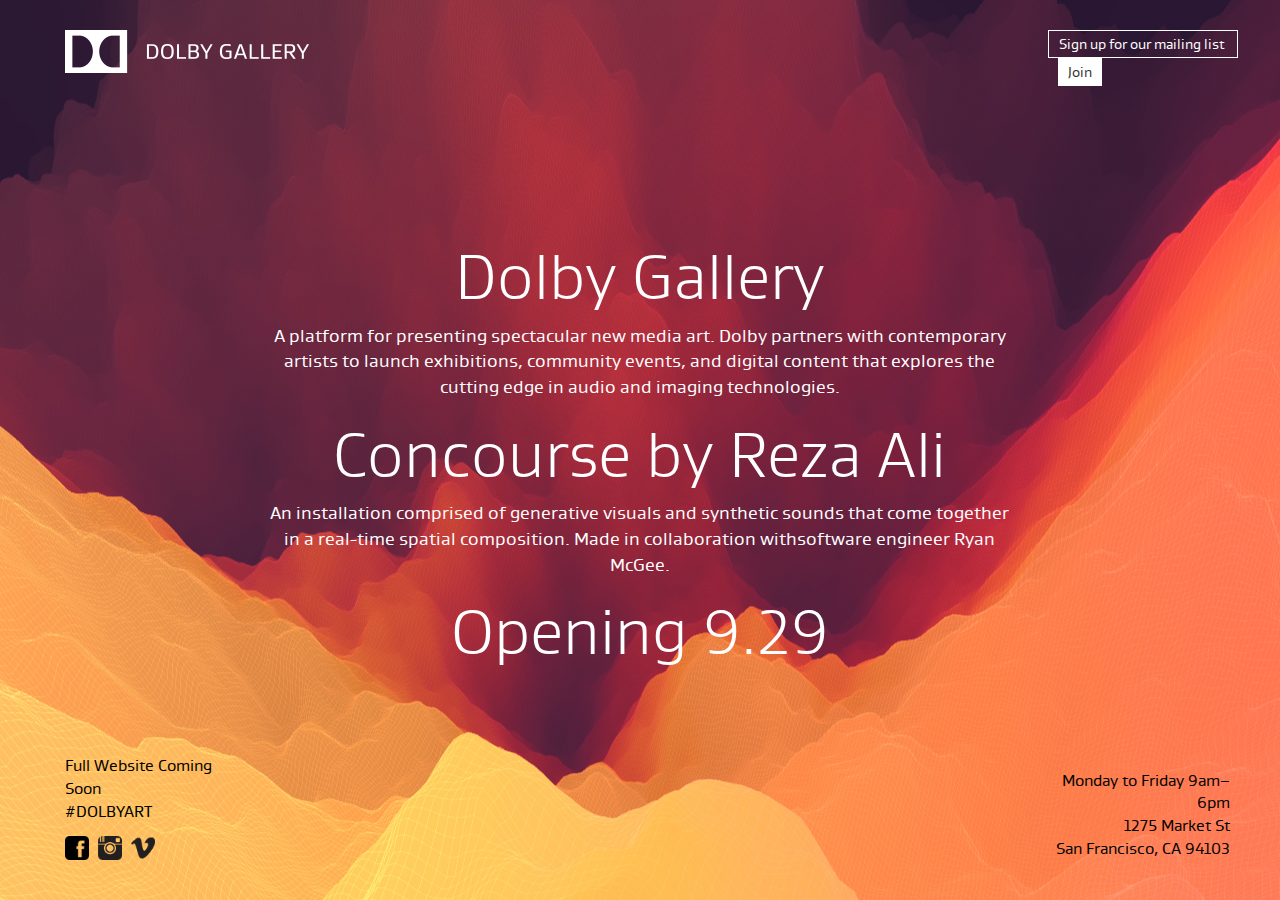
==== index.html @ 9b6bd145 "initial html/css before transition from columns to rows" ====
<!DOCTYPE html>
<html lang="en">
  <head>
    <meta charset="utf-8">
    <meta http-equiv="X-UA-Compatible" content="IE=edge">
    <meta name="viewport" content="width=device-width, initial-scale=1">

    <title>Dolby Gallery</title>

    <meta name="description" content="Dolby Gallery, coming soon!">

    <link href="css/bootstrap.min.css" rel="stylesheet">
    <link href="css/style.css" rel="stylesheet">

  </head>
  <body>

  <div class="container-fluid">
  <div class="row">
    <div class="col-md-2 leftColumn">
      <img alt="Dolby Gallery" src="img/dolby-logo.png">
      <div class="comingSoon">
        <p>Full Website Coming Soon</br>
          #DOLBYART</p>
        <ul class="socialLinks">
          <li><img src="img/fbook.png" class="social-images"></li>
          <li><img src="img/instagram.png" class="social-images"></li>
          <li><img src="img/vimeo.png" class="social-images"></li>
        </ul>
      </div>
    </div>
     <!-- <div class="col-md-1">
    </div> -->
    <div class="col-md-8 middleColumn">
      <div class="middleColumn-text">
        <h3 class="middleColumn-header text-center">
          Dolby Gallery
        </h3>
        <p class="mainColumn-copy text-center">
          A platform for presenting spectacular new media art. Dolby partners
          with contemporary artists to launch exhibitions, community events, and digital
          content that explores the cutting edge in audio and imaging technologies.
        </p>
        <h3 class="middleColumn-header text-center">
          Concourse by Reza Ali
        </h3>
        <p class="mainColumn-copy text-center">
          An installation comprised of generative visuals and
          synthetic sounds that come together in a real-time spatial composition.
          Made in collaboration withsoftware engineer Ryan McGee.
        </p>
        <h3 class="middleColumn-header text-center">
          Opening 9.29
        </h3>
      </div>
    </div>
    <!--  <div class="col-md-1">
    </div> -->
    <div class="col-md-2 rightColumn">
      <!-- Begin MailChimp Signup Form -->
      <link href="//cdn-images.mailchimp.com/embedcode/slim-081711.css" rel="stylesheet" type="text/css">
      <style type="text/css">
        #mc_embed_signup{background:#fff; clear:left; font:14px Helvetica,Arial,sans-serif; }
        /* Add your own MailChimp form style overrides in your site stylesheet or in this style block.
           We recommend moving this block and the preceding CSS link to the HEAD of your HTML file. */
      </style>
      <div id="mc_embed_signup">
      <form action="//dolby.us11.list-manage.com/subscribe/post?u=e4a7e432da6216505f53dcec7&amp;id=2c9a996ea3" method="post" id="mc-embedded-subscribe-form" name="mc-embedded-subscribe-form" class="validate" target="_blank" novalidate>
          <div id="mc_embed_signup_scroll">
        
        <input type="email" value="" name="EMAIL" class="email" id="mce-EMAIL" placeholder="email address" required>
          <!-- real people should not fill this in and expect good things - do not remove this or risk form bot signups-->
          <div style="position: absolute; left: -5000px;"><input type="text" name="b_e4a7e432da6216505f53dcec7_2c9a996ea3" tabindex="-1" value=""></div>
          <div class="clear"><input type="submit" value="Subscribe" name="subscribe" id="mc-embedded-subscribe" class="button"></div>
          </div>
      </form>
      </div>

      <!--End mc_embed_signup--> 

      <p class="locationDetails">
        Monday to Friday  9am–6pm<br/>
        1275 Market St<br/>
        San Francisco, CA 94103
      </p>
    </div>
  </div>
</div>

    <script src="js/jquery.min.js"></script>
    <script src="js/bootstrap.min.js"></script>
    <script src="js/scripts.js"></script>
  </body>
</html>
---- css/style.css ----
/* Font Face Imports */
@font-face {
    font-family: 'dolbylight';
    src: url('../fonts/dolbygustan-light-webfont.eot');
    src: url('../fonts/dolbygustan-light-webfont.eot?#iefix') format('embedded-opentype'),
         url('../fonts/dolbygustan-light-webfont.woff2') format('woff2'),
         url('../fonts/dolbygustan-light-webfont.woff') format('woff'),
         url('../fonts/dolbygustan-light-webfont.ttf') format('truetype'),
         url('../fonts/dolbygustan-light-webfont.svg#dolby_gustanlight') format('svg');
    font-weight: normal;
    font-style: normal;
}
@font-face {
    font-family: 'dolbybook';
    src: url('../fonts/dolbygustan-book-webfont.eot');
    src: url('../fonts/dolbygustan-book-webfont.eot?#iefix') format('embedded-opentype'),
         url('../fonts/dolbygustan-book-webfont.woff2') format('woff2'),
         url('../fonts/dolbygustan-book-webfont.woff') format('woff'),
         url('../fonts/dolbygustan-book-webfont.ttf') format('truetype'),
         url('../fonts/dolbygustan-book-webfont.svg#dolby_gustanbook') format('svg');
    font-weight: normal;
    font-style: normal;
}

body { 
  background: url(../img/dolby-bg.jpg) no-repeat center center fixed; 
  -webkit-background-size: cover;
  -moz-background-size: cover;
  -o-background-size: cover;
  background-size: cover;
  padding: 30px 50px;
}
/* Set Column Heights */
.leftColumn,
.middleColumn,
.rightColumn {
  height: calc( 100vh - 60px);
}

/* Left Column */

.comingSoon {
  font-family: 'dolbybook';
  font-size: 16px;
  color: black;
  position: absolute;
  bottom: 0;
}
  .socialLinks {
    list-style: none;
    padding: 0;
  }
    .socialLinks li {
      display: inline-block;
      padding-right: 5px;
    }
    .social-images {
      height: 24px;
      width: 24px;
    }

/* Middle Column */

.middleColumn {
  display: table;
}
  .middleColumn-text {
    display: table-cell;
    vertical-align: middle;
  }
    .middleColumn-header {
      font-family: 'dolbylight';
      color: white;
      font-size: 64px;
    }
    .mainColumn-copy {
      font-family: 'dolbybook';
      color: white;
      font-size: 18px;
    }

  /* Right Column */
  .locationDetails {
    position: absolute;
    bottom: 0;
    text-align: right;
    font-family: 'dolbybook';
    font-size: 16px;
    color: black;
  }

  /* MailChimp Sign-Up */
  #mc_embed_signup {
    background: transparent !important;
  }
  input#mce-EMAIL.email {
    background: transparent;
    border: 1px solid white;
    padding: 4px 10px;
    font-size: 14px;
    font-family: 'dolbybook';
    width: 190px;
    float: left;
  }
  input#mce-EMAIL.email:focus {
    outline: none;
  }
  ::-webkit-input-placeholder {
   color: white;
  }

  :-moz-placeholder { /* Firefox 18- */
     color: white;  
  }

  ::-moz-placeholder {  /* Firefox 19+ */
     color: white;  
  }

  :-ms-input-placeholder {  
     color: white;  
  }
  input#mc-embedded-subscribe.button {
    margin-left: 10px;
    height: 28px;
    background-color: white;
    border: 0;
    padding: 4px 10px;
    font-size: 14px;
    font-family: 'dolbybook';
  }
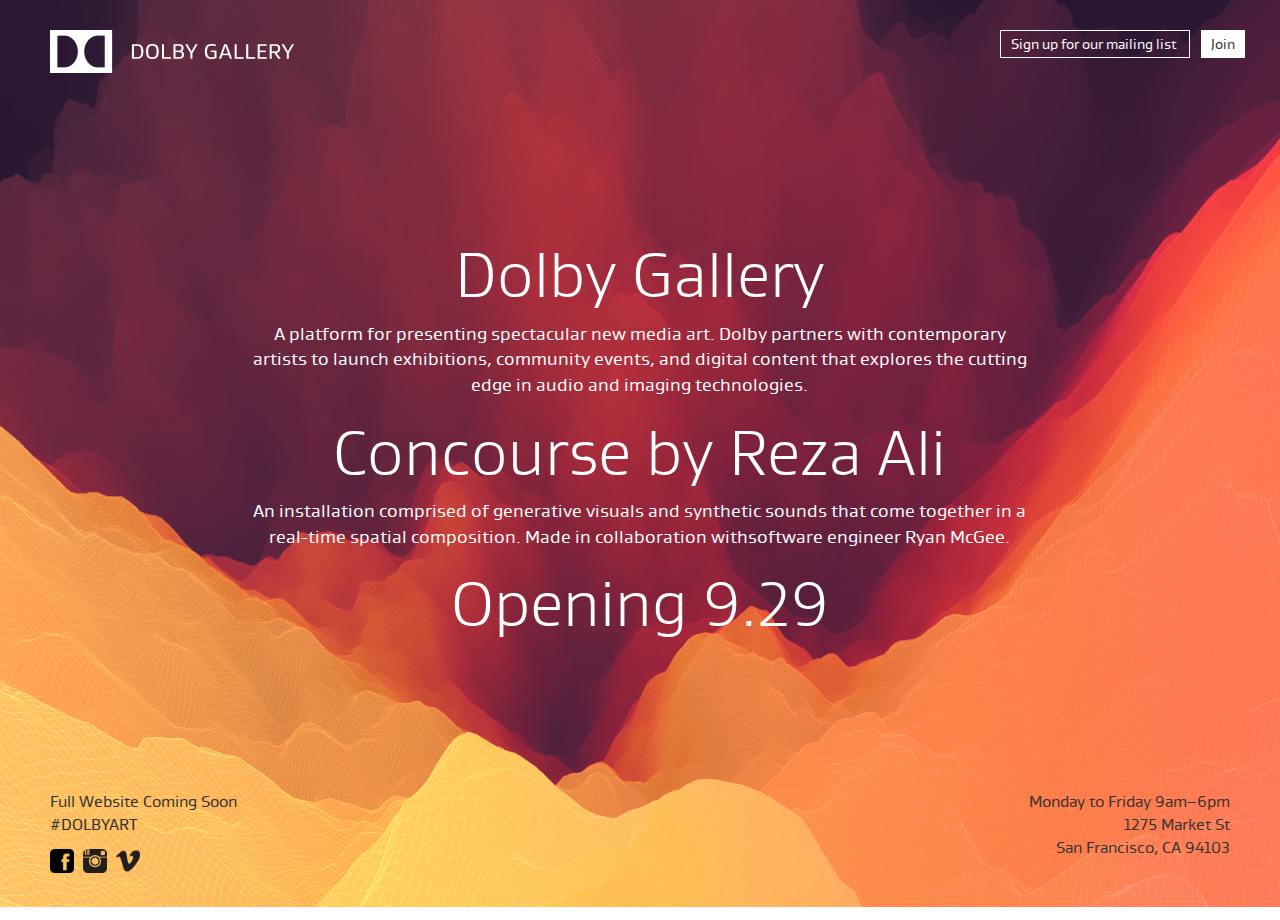
==== commit c75ed29a: "reformatted to rows, mobile" ====
--- a/index.html
+++ b/index.html
@@ -16,21 +16,35 @@
   <body>
 
   <div class="container-fluid">
-  <div class="row">
-    <div class="col-md-2 leftColumn">
+  <div class="top-row">
+    <div class="col-md-4 top-left logo-wrap">
       <img alt="Dolby Gallery" src="img/dolby-logo.png">
-      <div class="comingSoon">
-        <p>Full Website Coming Soon</br>
-          #DOLBYART</p>
-        <ul class="socialLinks">
-          <li><img src="img/fbook.png" class="social-images"></li>
-          <li><img src="img/instagram.png" class="social-images"></li>
-          <li><img src="img/vimeo.png" class="social-images"></li>
-        </ul>
-      </div>
     </div>
-     <!-- <div class="col-md-1">
-    </div> -->
+    <div class="col-md-4 top-right">
+      <!-- Begin MailChimp Signup Form -->
+        <link href="//cdn-images.mailchimp.com/embedcode/slim-081711.css" rel="stylesheet" type="text/css">
+        <style type="text/css">
+          #mc_embed_signup{background:#fff; clear:left; font:14px Helvetica,Arial,sans-serif; }
+          /* Add your own MailChimp form style overrides in your site stylesheet or in this style block.
+             We recommend moving this block and the preceding CSS link to the HEAD of your HTML file. */
+        </style>
+        <div id="mc_embed_signup">
+        <form action="//dolby.us11.list-manage.com/subscribe/post?u=e4a7e432da6216505f53dcec7&amp;id=2c9a996ea3" method="post" id="mc-embedded-subscribe-form" name="mc-embedded-subscribe-form" class="validate" target="_blank" novalidate>
+            <div id="mc_embed_signup_scroll">
+          
+          <input type="email" value="" name="EMAIL" class="email" id="mce-EMAIL" placeholder="email address" required>
+            <!-- real people should not fill this in and expect good things - do not remove this or risk form bot signups-->
+            <div style="position: absolute; left: -5000px;"><input type="text" name="b_e4a7e432da6216505f53dcec7_2c9a996ea3" tabindex="-1" value=""></div>
+            <div class="clear"><input type="submit" value="Subscribe" name="subscribe" id="mc-embedded-subscribe" class="button"></div>
+            </div>
+        </form>
+        </div>
+        <!--End mc_embed_signup--> 
+    </div>
+  </div>
+   
+  <div class="middle-row">
+    <div class="col-md-2"></div>
     <div class="col-md-8 middleColumn">
       <div class="middleColumn-text">
         <h3 class="middleColumn-header text-center">
@@ -54,35 +68,61 @@
         </h3>
       </div>
     </div>
-    <!--  <div class="col-md-1">
-    </div> -->
-    <div class="col-md-2 rightColumn">
-      <!-- Begin MailChimp Signup Form -->
-      <link href="//cdn-images.mailchimp.com/embedcode/slim-081711.css" rel="stylesheet" type="text/css">
-      <style type="text/css">
-        #mc_embed_signup{background:#fff; clear:left; font:14px Helvetica,Arial,sans-serif; }
-        /* Add your own MailChimp form style overrides in your site stylesheet or in this style block.
-           We recommend moving this block and the preceding CSS link to the HEAD of your HTML file. */
-      </style>
-      <div id="mc_embed_signup">
-      <form action="//dolby.us11.list-manage.com/subscribe/post?u=e4a7e432da6216505f53dcec7&amp;id=2c9a996ea3" method="post" id="mc-embedded-subscribe-form" name="mc-embedded-subscribe-form" class="validate" target="_blank" novalidate>
-          <div id="mc_embed_signup_scroll">
-        
-        <input type="email" value="" name="EMAIL" class="email" id="mce-EMAIL" placeholder="email address" required>
-          <!-- real people should not fill this in and expect good things - do not remove this or risk form bot signups-->
-          <div style="position: absolute; left: -5000px;"><input type="text" name="b_e4a7e432da6216505f53dcec7_2c9a996ea3" tabindex="-1" value=""></div>
-          <div class="clear"><input type="submit" value="Subscribe" name="subscribe" id="mc-embedded-subscribe" class="button"></div>
-          </div>
-      </form>
+    <div class="col-md-2"></div>
+  </div>
+ 
+  <div class="bottom-row">
+    <div class="col-md-4 bottom-left">
+      <div class="comingSoon">
+        <p>Full Website Coming Soon</br>
+          #DOLBYART</p>
+        <ul class="socialLinks">
+          <li><img src="img/fbook.png" class="social-images" onClick="window.open('ENTER FACEBOOK URL HERE');"></li>
+          <li><img src="img/instagram.png" class="social-images" onClick="window.open('ENTER INSTAGRAM URL HERE');"></li>
+          <li><img src="img/vimeo.png" class="social-images" onClick="window.open('ENTER VIMEO URL HERE');"></li>
+        </ul>
       </div>
-
-      <!--End mc_embed_signup--> 
-
+    </div>
+    <div class="col-md-4 bottom-right">
       <p class="locationDetails">
         Monday to Friday  9am–6pm<br/>
         1275 Market St<br/>
         San Francisco, CA 94103
       </p>
+    </div>
+    <div class="mobile-additions">
+      <div class="mobile-comingSoon">
+        <p>Full Website Coming Soon</br>
+          #DOLBYART</p>
+      </div>
+      <div class="mobile-MC">
+        <!-- Begin MailChimp Signup Form -->
+        <link href="//cdn-images.mailchimp.com/embedcode/slim-081711.css" rel="stylesheet" type="text/css">
+        <style type="text/css">
+          #mc_embed_signup{background:#fff; clear:left; font:14px Helvetica,Arial,sans-serif; }
+          /* Add your own MailChimp form style overrides in your site stylesheet or in this style block.
+             We recommend moving this block and the preceding CSS link to the HEAD of your HTML file. */
+        </style>
+        <div id="mc_embed_signup">
+        <form action="//dolby.us11.list-manage.com/subscribe/post?u=e4a7e432da6216505f53dcec7&amp;id=2c9a996ea3" method="post" id="mc-embedded-subscribe-form" name="mc-embedded-subscribe-form" class="validate" target="_blank" novalidate>
+            <div id="mc_embed_signup_scroll">
+          
+          <input type="email" value="" name="EMAIL" class="email" id="mce-EMAIL" placeholder="email address" required>
+            <!-- real people should not fill this in and expect good things - do not remove this or risk form bot signups-->
+            <div style="position: absolute; left: -5000px;"><input type="text" name="b_e4a7e432da6216505f53dcec7_2c9a996ea3" tabindex="-1" value=""></div>
+            <div class="clear"><input type="submit" value="Subscribe" name="subscribe" id="mc-embedded-subscribe" class="button"></div>
+            </div>
+        </form>
+        </div>
+        <!--End mc_embed_signup--> 
+      </div>
+      <div class="mobile-social">
+        <ul class="socialLinks">
+          <li><img src="img/fbook.png" class="social-images" onClick="window.open('ENTER FACEBOOK URL HERE');"></li>
+          <li><img src="img/instagram.png" class="social-images" onClick="window.open('ENTER INSTAGRAM URL HERE');"></li>
+          <li><img src="img/vimeo.png" class="social-images" onClick="window.open('ENTER VIMEO URL HERE');"></li>
+        </ul>
+      </div>
     </div>
   </div>
 </div>
--- a/css/style.css
+++ b/css/style.css
@@ -28,24 +28,67 @@
   -moz-background-size: cover;
   -o-background-size: cover;
   background-size: cover;
-  padding: 30px 50px;
+  padding: 30px 20px;
 }
 /* Set Column Heights */
-.leftColumn,
-.middleColumn,
-.rightColumn {
-  height: calc( 100vh - 60px);
-}
-
-/* Left Column */
-
-.comingSoon {
-  font-family: 'dolbybook';
-  font-size: 16px;
-  color: black;
-  position: absolute;
-  bottom: 0;
-}
+
+
+/* Top Row */
+.top-row {
+  height: 50px;
+  width: 100%;
+}
+  .top-left {
+    float: left;
+  }
+  .top-right {
+    float: right;
+  }
+
+/* Middle Row */
+.middle-row {
+  width: 100%;
+  height: calc( 100vh - 190px);
+}
+
+.middleColumn {
+  height: 100%;
+  display: table;
+}
+  .middleColumn-text {
+    display: table-cell;
+    vertical-align: middle;
+  }
+    .middleColumn-header {
+      font-family: 'dolbylight';
+      color: white;
+      font-size: 64px;
+    }
+    .mainColumn-copy {
+      font-family: 'dolbybook';
+      color: white;
+      font-size: 18px;
+    }
+
+  
+
+  /* Bottom Row */
+  .bottom-row {
+    height: 100px;
+    width: 100%;
+  }
+    .bottom-left {
+      float: left;
+    }
+    .bottom-right {
+      float: right;
+    }
+
+  /* Bottom Left Column */
+  .comingSoon {
+    font-family: 'dolbybook';
+    font-size: 16px;
+  }
   .socialLinks {
     list-style: none;
     padding: 0;
@@ -53,43 +96,21 @@
     .socialLinks li {
       display: inline-block;
       padding-right: 5px;
+      cursor: pointer;
     }
     .social-images {
       height: 24px;
       width: 24px;
     }
-
-/* Middle Column */
-
-.middleColumn {
-  display: table;
-}
-  .middleColumn-text {
-    display: table-cell;
-    vertical-align: middle;
-  }
-    .middleColumn-header {
-      font-family: 'dolbylight';
-      color: white;
-      font-size: 64px;
-    }
-    .mainColumn-copy {
-      font-family: 'dolbybook';
-      color: white;
-      font-size: 18px;
-    }
-
-  /* Right Column */
+  /* Bottom Right Column */
   .locationDetails {
-    position: absolute;
-    bottom: 0;
     text-align: right;
     font-family: 'dolbybook';
     font-size: 16px;
-    color: black;
-  }
-
-  /* MailChimp Sign-Up */
+  }
+
+
+  /* MailChimp Sign-Up, override MC API styles */
   #mc_embed_signup {
     background: transparent !important;
   }
@@ -100,7 +121,8 @@
     font-size: 14px;
     font-family: 'dolbybook';
     width: 190px;
-    float: left;
+    float: right;
+    margin-right: 40px;
   }
   input#mce-EMAIL.email:focus {
     outline: none;
@@ -128,4 +150,91 @@
     padding: 4px 10px;
     font-size: 14px;
     font-family: 'dolbybook';
-  }
+    position: absolute;
+    right: 0;
+  }
+
+  /* Mobile Overides */
+  /* Hidden before mobile kicks in */
+  @media screen and (min-width: 750px) {
+    .mobile-comingSoon,
+    .mobile-social,
+    .mobile-MC{
+      display: none;
+    }
+  }
+  @media screen and (max-width: 750px) {
+    body {
+      padding: 30px 20px;
+    }
+    .logo-wrap {
+      float: none;
+      text-align: center;
+    }
+    .top-row #mc_embed_signup,
+    .bottom-row .socialLinks,
+    .bottom-left {
+      display: none;
+    }
+    .middle-row {
+      height: auto;
+    }
+    .bottom-right {
+      margin-top: 50px;
+      float: none;
+      text-align: center;
+      color: white;
+    }
+    .locationDetails {
+      text-align: center;
+    }
+    .mobile-comingSoon {
+      font-family: 'dolbybook';
+      font-size: 16px;
+      color: white;
+      text-align: center;
+      margin-top: 20px;
+    }
+    .mobile-MC {
+      margin-top: 80px;
+    }
+    .mobile-MC input#mce-EMAIL.email {
+      float: left;
+      margin-right: 0;
+      border: 1px solid black;
+      color: black;
+    }
+    .mobile-MC input#mc-embedded-subscribe.button {
+      float: left;
+      position: relative;
+      right: auto;
+      background: black;
+      color: white;
+    }
+    .mobile-social {
+      text-align: center;
+    }
+    .mobile-social .socialLinks {
+      display: block;
+      margin-left: 10px;
+    }
+      .mobile-social .social-images {
+        height: 28px;
+        width: 28px;
+      }
+    ::-webkit-input-placeholder {
+      color: black;
+    }
+
+    :-moz-placeholder { /* Firefox 18- */
+       color: black;  
+    }
+
+    ::-moz-placeholder {  /* Firefox 19+ */
+       color: black;  
+    }
+
+    :-ms-input-placeholder {  
+       color: black;  
+    }
+  }
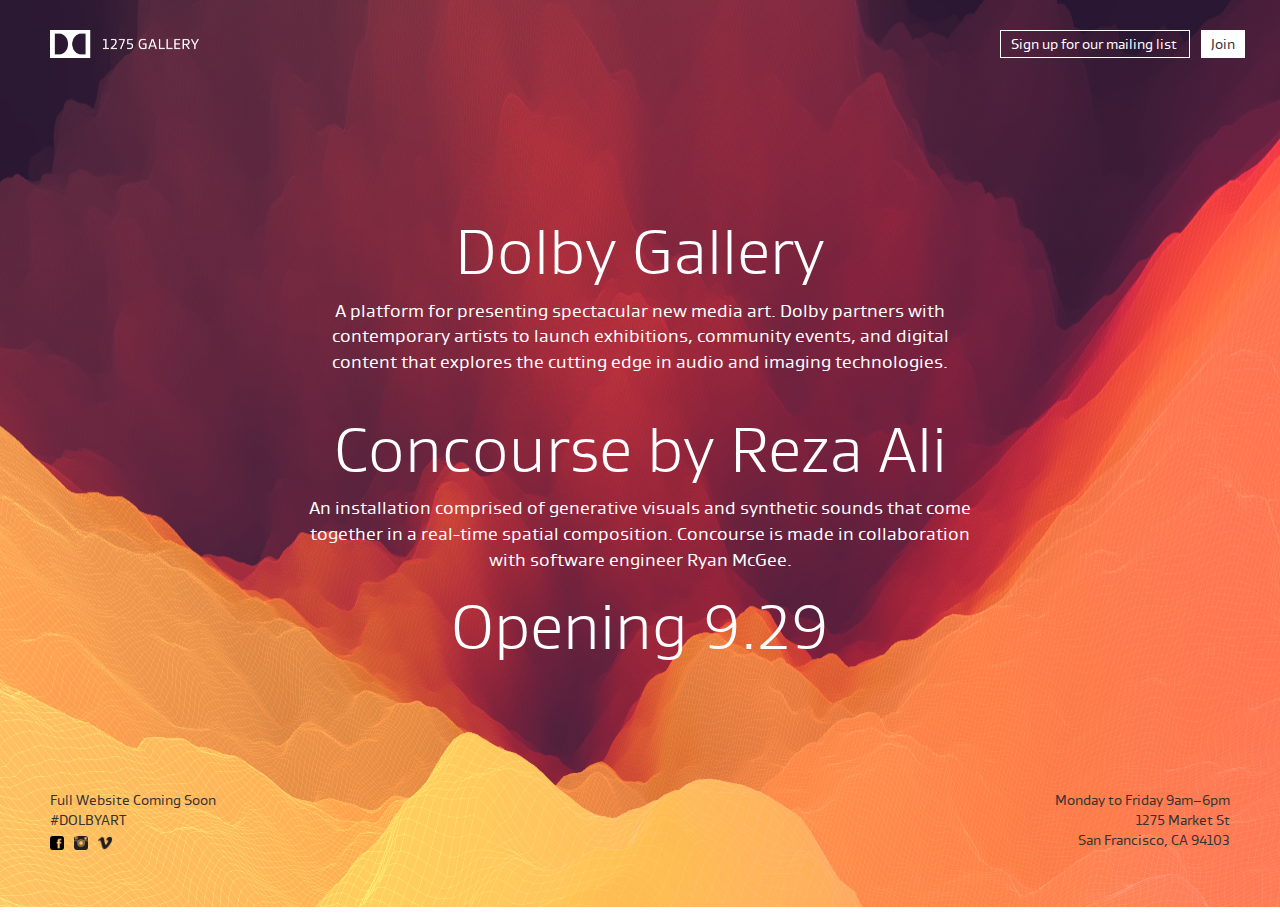
==== commit 0f636feb: "Initial Imprint review and edits" ====
--- a/index.html
+++ b/index.html
@@ -18,7 +18,8 @@
   <div class="container-fluid">
   <div class="top-row">
     <div class="col-md-4 top-left logo-wrap">
-      <img alt="Dolby Gallery" src="img/dolby-logo.png">
+      <img class="dolby-logo" alt="Dolby Gallery" src="img/dolby-logo.png" onClick="window.open('http://dolby.com')">
+      <img class="dolby-logo--mobile" alt="Dolby Gallery" src="img/dolby-logo-mobile.png" onClick="window.open('http://dolby.com')">
     </div>
     <div class="col-md-4 top-right">
       <!-- Begin MailChimp Signup Form -->
@@ -44,31 +45,30 @@
   </div>
    
   <div class="middle-row">
-    <div class="col-md-2"></div>
-    <div class="col-md-8 middleColumn">
+    
+    <div class="middleColumn">
       <div class="middleColumn-text">
         <h3 class="middleColumn-header text-center">
           Dolby Gallery
         </h3>
-        <p class="mainColumn-copy text-center">
+        <p class="mainColumn-copy text-center header1">
           A platform for presenting spectacular new media art. Dolby partners
           with contemporary artists to launch exhibitions, community events, and digital
           content that explores the cutting edge in audio and imaging technologies.
         </p>
-        <h3 class="middleColumn-header text-center">
+        <h3 class="middleColumn-header text-center header2">
           Concourse by Reza Ali
         </h3>
         <p class="mainColumn-copy text-center">
           An installation comprised of generative visuals and
           synthetic sounds that come together in a real-time spatial composition.
-          Made in collaboration withsoftware engineer Ryan McGee.
+          Concourse is made in collaboration with software engineer Ryan McGee.
         </p>
-        <h3 class="middleColumn-header text-center">
+        <h3 class="middleColumn-header text-center header3">
           Opening 9.29
         </h3>
       </div>
     </div>
-    <div class="col-md-2"></div>
   </div>
  
   <div class="bottom-row">
@@ -95,7 +95,7 @@
         <p>Full Website Coming Soon</br>
           #DOLBYART</p>
       </div>
-      <div class="mobile-MC">
+      <div class="mobile-MC clearfix">
         <!-- Begin MailChimp Signup Form -->
         <link href="//cdn-images.mailchimp.com/embedcode/slim-081711.css" rel="stylesheet" type="text/css">
         <style type="text/css">
--- a/css/style.css
+++ b/css/style.css
@@ -41,6 +41,10 @@
   .top-left {
     float: left;
   }
+    .dolby-logo {
+      cursor: pointer;
+      height: 28px;
+    }
   .top-right {
     float: right;
   }
@@ -54,6 +58,8 @@
 .middleColumn {
   height: 100%;
   display: table;
+  max-width: 680px;
+  margin: 0 auto;
 }
   .middleColumn-text {
     display: table-cell;
@@ -68,6 +74,15 @@
       font-family: 'dolbybook';
       color: white;
       font-size: 18px;
+    }
+    .header1 {
+      margin-bottom: 20px;
+    }
+    .header2 {
+      margin-top: 40px;
+    }
+    .header3 {
+      margin-top: 20px;
     }
 
   
@@ -87,7 +102,10 @@
   /* Bottom Left Column */
   .comingSoon {
     font-family: 'dolbybook';
-    font-size: 16px;
+    font-size: 14px;
+  }
+  .comingSoon p {
+    margin: 0;
   }
   .socialLinks {
     list-style: none;
@@ -95,20 +113,22 @@
   }
     .socialLinks li {
       display: inline-block;
-      padding-right: 5px;
+      padding-right: 7px;
       cursor: pointer;
     }
     .social-images {
-      height: 24px;
-      width: 24px;
+      height: 14px;
+      width: 14px;
     }
   /* Bottom Right Column */
   .locationDetails {
     text-align: right;
     font-family: 'dolbybook';
-    font-size: 16px;
-  }
-
+    font-size: 14px;
+  }
+  .locationDetails p {
+    margin-bottom: 0;
+  }
 
   /* MailChimp Sign-Up, override MC API styles */
   #mc_embed_signup {
@@ -123,24 +143,25 @@
     width: 190px;
     float: right;
     margin-right: 40px;
+    color: white;
   }
   input#mce-EMAIL.email:focus {
     outline: none;
   }
   ::-webkit-input-placeholder {
-   color: white;
+   color: white !important;
   }
 
   :-moz-placeholder { /* Firefox 18- */
-     color: white;  
+     color: white !important;  
   }
 
   ::-moz-placeholder {  /* Firefox 19+ */
-     color: white;  
+     color: white !important;  
   }
 
   :-ms-input-placeholder {  
-     color: white;  
+     color: white !important;  
   }
   input#mc-embedded-subscribe.button {
     margin-left: 10px;
@@ -153,13 +174,18 @@
     position: absolute;
     right: 0;
   }
+  input#mc-embedded-subscribe.button:hover {
+    background: black;
+    color: white;
+  }
 
   /* Mobile Overides */
   /* Hidden before mobile kicks in */
   @media screen and (min-width: 750px) {
     .mobile-comingSoon,
     .mobile-social,
-    .mobile-MC{
+    .mobile-MC,
+    .dolby-logo--mobile {
       display: none;
     }
   }
@@ -167,17 +193,27 @@
     body {
       padding: 30px 20px;
     }
+    .top-row {
+      height: auto;
+    }
     .logo-wrap {
       float: none;
       text-align: center;
     }
     .top-row #mc_embed_signup,
     .bottom-row .socialLinks,
-    .bottom-left {
+    .bottom-left,
+    .dolby-logo {
       display: none;
     }
     .middle-row {
       height: auto;
+    }
+    .middleColumn {
+      display: block;
+    }
+    .middleColumn-text {
+      display: block;
     }
     .bottom-right {
       margin-top: 50px;
@@ -185,18 +221,27 @@
       text-align: center;
       color: white;
     }
+    .dolby-logo--mobile {
+      display: block;
+      margin: 0 auto;
+    }
     .locationDetails {
       text-align: center;
     }
     .mobile-comingSoon {
       font-family: 'dolbybook';
-      font-size: 16px;
+      font-size: 14px;
       color: white;
       text-align: center;
       margin-top: 20px;
     }
     .mobile-MC {
       margin-top: 80px;
+      margin-bottom: 20px;
+    }
+    #mc_embed_signup {
+      width: 250px;
+      margin: 0 auto;
     }
     .mobile-MC input#mce-EMAIL.email {
       float: left;
@@ -211,30 +256,37 @@
       background: black;
       color: white;
     }
+    .mobile-MC input#mc-embedded-subscribe.button:hover {
+      color: black;
+      background: white;
+    }
     .mobile-social {
       text-align: center;
     }
     .mobile-social .socialLinks {
       display: block;
-      margin-left: 10px;
     }
       .mobile-social .social-images {
         height: 28px;
         width: 28px;
       }
     ::-webkit-input-placeholder {
-      color: black;
+      color: black !important;
     }
 
     :-moz-placeholder { /* Firefox 18- */
-       color: black;  
+       color: black !important;  
     }
 
     ::-moz-placeholder {  /* Firefox 19+ */
-       color: black;  
+       color: black !important;  
     }
 
     :-ms-input-placeholder {  
-       color: black;  
-    }
-  }
+       color: black !important;  
+    }
+  }
+
+  /* Media Queries to address request for no widowed headers */
+  @media screen and ()
+  .middleColumn
